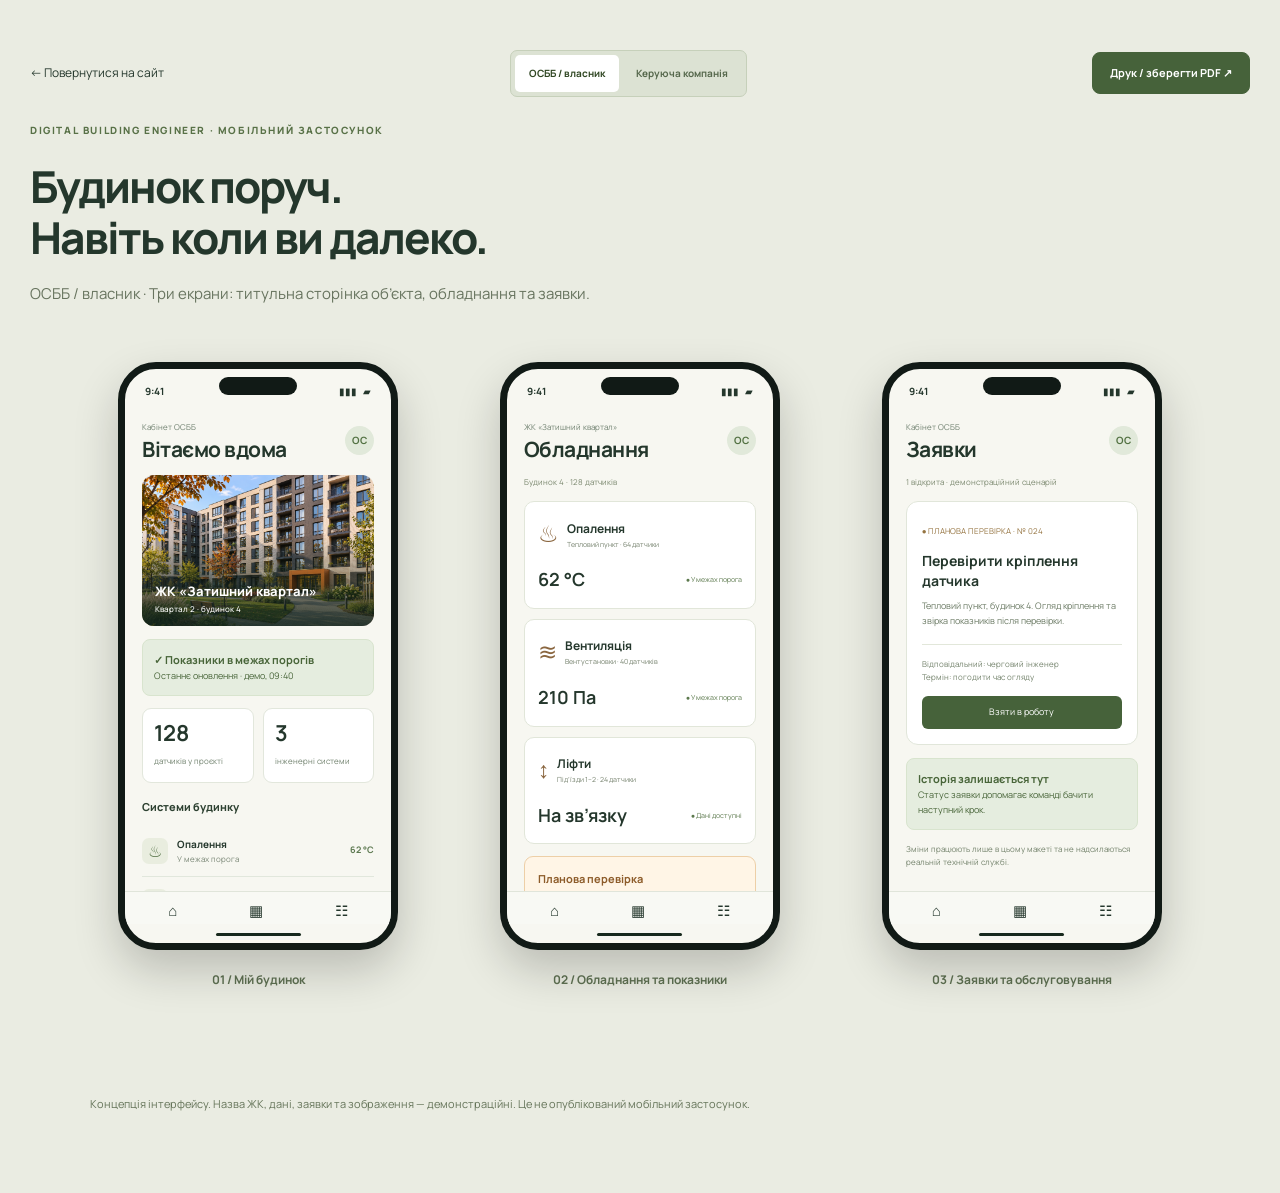
==== mobile-demo.html @ 47d623cb "Publish Digital Building Engineer website and mobile demo" ====
<!doctype html><html lang="uk"><head><meta charset="utf-8"><meta name="viewport" content="width=device-width,initial-scale=1"><title>Мобільний застосунок — Digital Building Engineer</title><link rel="icon" href="images/favicon.png"><link rel="stylesheet" href="css/style.css"><script src="js/config.js" defer></script><script src="js/i18n.js" defer></script><script src="js/app.js" defer></script></head><body class="presentation"><header class="presentation-header"><div class="presentation-toolbar"><a class="back-link" href="index.html#demo">← Повернутися на сайт</a><div class="segmented" aria-label="Варіант застосунку"><button type="button" data-variant="owner" aria-pressed="true">ОСББ / власник</button><button type="button" data-variant="manager" aria-pressed="false">Керуюча компанія</button></div><button class="button small" type="button" id="print-screens">Друк / зберегти PDF ↗</button></div><p class="eyebrow">DIGITAL BUILDING ENGINEER · МОБІЛЬНИЙ ЗАСТОСУНОК</p><h1>Будинок поруч.<br>Навіть коли ви далеко.</h1><p><span id="variant-title">ОСББ / власник</span> · Три екрани: титульна сторінка об’єкта, обладнання та заявки.</p></header><main class="screen-gallery">
<figure><div class="phone"><div class="phone-camera"></div><div class="phone-status"><b>9:41</b><span>▮▮▮ &nbsp; ▰</span></div><div class="phone-screen" data-fixed-screen="home"></div><div class="phone-nav" aria-hidden="true"><span>⌂</span><span>▦</span><span>☷</span></div><div class="phone-home"></div></div><figcaption>01 / Мій будинок</figcaption></figure>
<figure><div class="phone"><div class="phone-camera"></div><div class="phone-status"><b>9:41</b><span>▮▮▮ &nbsp; ▰</span></div><div class="phone-screen" data-fixed-screen="equipment"></div><div class="phone-nav" aria-hidden="true"><span>⌂</span><span>▦</span><span>☷</span></div><div class="phone-home"></div></div><figcaption>02 / Обладнання та показники</figcaption></figure>
<figure><div class="phone"><div class="phone-camera"></div><div class="phone-status"><b>9:41</b><span>▮▮▮ &nbsp; ▰</span></div><div class="phone-screen" data-fixed-screen="tasks"></div><div class="phone-nav" aria-hidden="true"><span>⌂</span><span>▦</span><span>☷</span></div><div class="phone-home"></div></div><figcaption>03 / Заявки та обслуговування</figcaption></figure>
</main><footer class="presentation-footer">Концепція інтерфейсу. Назва ЖК, дані, заявки та зображення — демонстраційні. Це не опублікований мобільний застосунок.</footer></body></html>
---- css/style.css ----
@import url('https://fonts.googleapis.com/css2?family=Manrope:wght@400;500;600;650;700;750;800&display=swap');
:root{--paper:#f5f3ee;--white:#fff;--ink:#202a26;--muted:#656c66;--line:#dedfd7;--accent:#c74917;--soft:#ede8df;--dark:#202e29;--green:#3e6553;--radius:20px;color-scheme:light}
*{box-sizing:border-box}html{scroll-behavior:smooth;scroll-padding-top:100px}body{margin:0;background:var(--paper);color:var(--ink);font:15px/1.65 Manrope,Arial,sans-serif}button,input,select,textarea{font:inherit}button,a,input,summary,select,textarea{-webkit-tap-highlight-color:transparent}button,a{touch-action:manipulation}a{color:inherit}button{cursor:pointer}img{max-width:100%;display:block}button:focus-visible,a:focus-visible,input:focus-visible,select:focus-visible,textarea:focus-visible,summary:focus-visible{outline:3px solid var(--accent);outline-offset:4px}button{color:inherit}h1,h2,h3,p,figure{margin:0}h1,h2,h3{line-height:1.15;letter-spacing:-.045em}h1{font-size:clamp(42px,4.65vw,72px);font-weight:750}h1 em{display:block;color:var(--accent);font-style:normal}h2{font-size:clamp(33px,3.6vw,52px);font-weight:650}h3{font-size:21px;letter-spacing:-.025em}p{color:var(--muted)}.wrap{width:min(1264px,calc(100% - 96px));margin-inline:auto}.section{padding-block:104px}.eyebrow{font-size:10px;letter-spacing:.16em;font-weight:800;color:var(--accent);margin-bottom:23px;display:flex;align-items:center;gap:9px}.dot{width:7px;height:7px;display:inline-block;background:var(--accent);border-radius:100%;flex-shrink:0}.orange{color:var(--accent)}.intro{font-size:15px;max-width:430px;line-height:1.85}.button{display:inline-flex;justify-content:space-between;align-items:center;gap:30px;min-height:50px;padding:14px 24px;background:var(--accent);border:1px solid var(--accent);border-radius:8px;color:#fff;text-decoration:none;font-weight:700;font-size:13px;transition:background .2s,transform .2s}.button:hover{background:#ac3d12;transform:translateY(-2px)}.button.small{font-size:11px;min-height:42px;padding:10px 17px;gap:24px}.button.outline{background:transparent;color:var(--accent)}.button.outline:hover{background:var(--soft)}.text-link{font-size:13px;font-weight:750;text-decoration:none;display:inline-flex;gap:20px;align-items:center;border:0;background:none;padding:8px 0}.text-link:hover{text-decoration:underline}.actions{display:flex;align-items:center;gap:27px;flex-wrap:wrap;margin-top:30px}.skip{position:absolute;left:-9999px}.skip:focus{left:20px;top:10px;z-index:100;background:var(--white);padding:10px}.header{position:sticky;top:0;z-index:50;background:var(--paper);border-bottom:1px solid var(--line)}.header-inner{min-height:85px;display:flex;align-items:center;gap:35px}.brand{display:flex;align-items:center;gap:11px;text-decoration:none;font-size:12px;line-height:1.3;letter-spacing:-.025em;font-weight:650;flex-shrink:0}.brand img{border-radius:9px}.brand b{font-size:15px}.navigation{display:flex;gap:25px;margin-left:auto}.navigation a{text-decoration:none;font-size:11px;font-weight:700;white-space:nowrap}.navigation a:hover{color:var(--accent)}.header-actions{display:flex;gap:10px;align-items:center}.icon-button{border:1px solid var(--line);border-radius:8px;background:transparent;width:38px;height:38px;font-size:21px}.menu-toggle{display:none}.hero{padding-top:55px;padding-bottom:62px;display:grid;grid-template-columns:1fr 1.06fr;gap:55px;align-items:center}.hero-copy{padding-block:25px}.hero .eyebrow{font-size:9px;letter-spacing:.12em}.hero-sub{font-size:22px;line-height:1.5;color:var(--ink);margin:25px 0 16px;letter-spacing:-.025em}.hero-foot{display:flex;gap:17px;font-size:10px;font-weight:650;color:var(--muted);margin-top:35px}.hero-foot span+span:before{content:'·';margin-right:17px;color:var(--accent)}.hero-visual{position:relative;height:540px;border-radius:20px;overflow:hidden;background:var(--soft)}.hero-visual>img{width:100%;height:100%;object-fit:cover;object-position:52%}.hero-visual:after{content:'';position:absolute;inset:55% 0 0;background:linear-gradient(transparent,#19281e75);pointer-events:none}.photo-top{position:absolute;top:20px;left:20px;right:20px;display:flex;justify-content:space-between;align-items:center;gap:12px}.glass-label,.visual-label{font-size:9px;color:#fff;background:#1d2c25a3;padding:8px 12px;border-radius:5px;backdrop-filter:blur(10px)}.visual-label{background:#ffffffd9;color:#303f34}.floating-status{position:absolute;z-index:2;bottom:49px;left:23px;right:23px;display:flex;gap:15px;align-items:center;background:#fffef6f0;backdrop-filter:blur(12px);border:1px solid #fff;padding:20px 18px;border-radius:12px;color:#25362c;box-shadow:0 10px 40px #12251822}.status-icon{width:38px;height:38px;display:grid;place-items:center;border:1px solid #adc9b1;background:#e5eee2;border-radius:50%;color:#40644c;flex-shrink:0}.floating-status div{display:grid;gap:3px}.floating-status small{font-size:8px;letter-spacing:.07em;font-weight:750}.floating-status strong{font-size:20px;letter-spacing:-.04em}.floating-status div>span{font-size:10px;color:#5e6c62}.status-arrow{margin-left:auto;font-size:24px}.hero-visual figcaption{position:absolute;bottom:17px;left:23px;font-size:8px;color:white;z-index:2}.strip{border-block:1px solid var(--line)}.strip-inner{display:flex;justify-content:space-between;gap:25px;padding-block:21px;font-size:11px;font-weight:650}.strip-inner>span:first-child{color:var(--muted);font-weight:400}.section-heading{max-width:680px;margin-bottom:45px}.section-heading>p:last-child{max-width:520px;margin-top:20px;font-size:15px}.problem-grid{display:grid;grid-template-columns:repeat(3,1fr);gap:40px}.problem-grid article{border-top:1px solid var(--line);padding-top:23px}.number{font-size:11px;color:var(--accent);font-weight:700}.problem-grid h3{margin-top:20px;margin-bottom:12px}.problem-grid p{font-size:13px;max-width:320px}.solution-section{background:var(--soft)}.steps{display:grid;grid-template-columns:repeat(3,1fr);gap:18px}.steps article{padding:28px;background:var(--paper);border:1px solid var(--line);border-radius:13px}.step-top{display:flex;align-items:center;justify-content:space-between;font-size:11px;color:var(--accent);font-weight:700;margin-bottom:35px}.step-symbol{font-size:33px;font-weight:400}.steps p{font-size:13px;margin-top:15px}.section-note{font-size:11px;margin-top:25px}.audiences{display:grid;grid-template-columns:repeat(4,1fr);gap:18px}.audience{border:1px solid var(--line);border-radius:14px;overflow:hidden;background:var(--white)}.audience-art{height:166px;position:relative;display:flex;align-items:center;justify-content:center;background:#e9ece3;color:#66745b}.audience-art svg{width:90%;height:90%;stroke:currentColor;fill:none;stroke-width:2;stroke-linejoin:round;stroke-linecap:round}.audience-art:before{content:'';position:absolute;inset:16px;border:1px solid currentColor;opacity:.14;border-radius:50%}.audience-art>span{position:absolute;top:13px;left:17px;font-size:9px;opacity:.65}.audience-art.public{background:#eee5d9;color:#a07c57}.audience-art.home{background:#f1ded2;color:#b2643f}.audience-art.commercial{background:#dde6e5;color:#5e8081}.audience-copy{padding:23px 19px}.audience h3{font-size:19px;min-height:46px}.audience p{font-size:12px;margin-top:15px}.audience-tag{display:block;border-top:1px solid var(--line);padding-top:16px;margin-top:24px;font-size:9px;color:var(--muted)}.demo-section{background:var(--dark);color:#fff;overflow:hidden}.demo-layout{display:grid;grid-template-columns:.88fr 1.12fr;gap:50px;align-items:center}.demo-section .eyebrow{color:#ef9d77}.demo-section h2{font-size:clamp(35px,4vw,56px);margin-bottom:23px}.demo-copy>p:not(.eyebrow){color:#becac3;max-width:420px;font-size:13px}.segmented{display:flex;gap:3px;padding:4px;background:#ffffff0d;border:1px solid #ffffff26;border-radius:7px;width:max-content;max-width:100%;margin:25px 0}.segmented button{border:0;border-radius:5px;background:transparent;color:#c8d2ca;font-size:10px;font-weight:700;padding:10px 14px}.segmented button[aria-pressed=true]{background:#f2eee5;color:#25372b}.demo-tabs{max-width:390px}.demo-tabs>button{display:flex;align-items:center;gap:18px;width:100%;padding:17px 12px;border:0;border-bottom:1px solid #ffffff21;background:transparent;color:#b4c0b8;text-align:left}.demo-tabs>button.active{color:white;background:#ffffff0a}.demo-tabs>button>span:first-child{font-size:10px;color:#ef9d77}.demo-tabs>button>span:last-child{margin-left:auto}.demo-tabs strong{display:block;font-size:14px}.demo-tabs small{font-size:10px;display:block;margin-top:4px}.demo-copy .demo-disclaimer{font-size:9px!important;margin:24px 0 10px}.demo-disclaimer .dot{background:#ef9d77;width:5px;height:5px;margin-right:5px}.text-link.light{font-size:11px;color:#f0b594}.devices{min-height:635px;position:relative;display:flex;align-items:center}.web-preview{width:91%;background:#f4f3ed;border:5px solid #516258;border-radius:13px;overflow:hidden;color:#25382d;box-shadow:0 35px 60px #0002;transform:translateY(-35px)}.browser-bar{height:29px;display:flex;align-items:center;padding:8px;gap:4px;border-bottom:1px solid #dedfd5;font-size:6px;background:#e6e9e0}.browser-bar i{width:5px;height:5px;background:#a2b1a4;border-radius:50%}.browser-bar>span{margin:auto}.web-body{display:flex;min-height:280px}.web-sidebar{background:#e2e8dc;width:43px;display:flex;flex-direction:column;align-items:center;padding-top:15px;font-size:9px;font-weight:800;gap:22px}.web-sidebar span{font-size:14px;color:#71866e}.web-content{padding:23px;width:calc(100% - 43px)}.web-content>small{font-size:6px;letter-spacing:.12em}.web-content h3{font-size:14px;margin:8px 0 20px}.web-stats{display:flex;gap:25px}.web-stats span{font-size:7px;color:#6a756b;display:grid}.web-stats b{font-size:22px;color:#263e2d}.web-chart{background:#fff;border:1px solid #e3e7dd;border-radius:7px;padding:15px;margin-top:18px;width:70%}.web-chart>span{font-size:7px;display:block}.web-chart strong{font-size:14px}.web-chart svg{width:100%;height:55px;display:block}.web-chart path{fill:none;stroke:#7f9b69;stroke-width:2}.phone{background:#f7f7f1;color:#24372c;width:280px;height:588px;flex-shrink:0;border:7px solid #111a16;border-radius:38px;box-shadow:0 20px 45px #0003;overflow:hidden;position:relative;display:flex;flex-direction:column}.devices .phone{position:absolute;right:0;top:40px;transform:rotate(3deg)}.phone-camera{position:absolute;top:8px;left:50%;transform:translateX(-50%);width:78px;height:18px;border-radius:20px;background:#111a16}.phone-status{display:flex;justify-content:space-between;align-items:center;padding:13px 20px 9px;font-size:10px;flex-shrink:0;height:40px}.phone-screen{padding:11px 17px;flex:1;min-height:0;overflow:auto;scrollbar-width:thin}.phone-heading{display:flex;justify-content:space-between;align-items:center;margin-bottom:14px}.phone-heading small{display:block;font-size:8px;color:#718271}.phone-heading h3{font-size:21px;margin-top:4px}.avatar{background:#e1e9da;display:grid;place-items:center;width:29px;height:29px;border-radius:50%;font-size:10px;font-weight:700;color:#527142}.phone-cover{position:relative;border-radius:12px;overflow:hidden;height:151px}.phone-cover img{width:100%;height:100%;object-fit:cover}.phone-cover:after{content:'';position:absolute;inset:40% 0 0;background:linear-gradient(transparent,#12261ed9)}.phone-cover>span{position:absolute;left:13px;bottom:11px;z-index:1;color:#fff;font-size:13px;font-weight:750;line-height:1.35}.phone-cover small{font-size:8px;display:block;margin-top:4px;font-weight:500}.phone-health{background:#e5eddf;border:1px solid #d8e4ce;color:#486539;font-size:9px;padding:11px;border-radius:8px;margin-top:13px}.phone-health strong{display:block;font-size:11px}.phone-mini-grid{display:grid;grid-template-columns:1fr 1fr;gap:9px;margin-top:12px}.phone-mini-grid>div{border:1px solid #e2e7dc;background:#fff;padding:11px;border-radius:9px}.phone-mini-grid b{display:block;font-size:22px;font-weight:650;line-height:1.2}.phone-mini-grid span{font-size:8px;color:#71826e}.phone-section-label{font-size:11px!important;margin:15px 0 9px;color:#2d4131!important;font-weight:750}.phone-row{padding:10px 0;border-bottom:1px solid #e1e7dc;display:flex;align-items:center;gap:9px;font-size:9px}.phone-row>span:first-child{width:26px;height:26px;display:grid;place-items:center;border-radius:7px;background:#e9eddf;font-size:16px;color:#567348}.phone-row div{flex:1}.phone-row small{display:block;font-size:8px;color:#7a8776}.phone-row strong{font-size:10px}.phone-row>b{font-size:9px;color:#5d7951}.phone-nav{display:flex;justify-content:space-around;border-top:1px solid #e0e5da;padding:7px 7px 0;background:#f8f9f4;flex-shrink:0}.phone-nav button{color:#7c8976;border:0;background:transparent;display:grid;justify-items:center;font-size:19px;line-height:1.2;padding:4px 7px;min-width:60px}.phone-nav button span{font-size:7px;margin-top:4px}.phone-nav button[aria-pressed=true]{color:#a4471f}.phone-home{background:#17291d;height:3px;width:85px;border-radius:10px;margin:9px auto 7px;flex-shrink:0}.phone-label{font-size:8px;color:#7b886f;margin-bottom:13px}.equipment-card{border:1px solid #e1e6d9;background:#fff;border-radius:10px;padding:13px;margin-top:10px}.equipment-card header{display:flex;align-items:center;gap:8px}.equipment-card header>span{font-size:23px;color:#8a663f}.equipment-card h4{font-size:12px;margin:0}.equipment-card small{font-size:7px;color:#75816d;display:block}.equipment-card .equipment-value{display:flex;justify-content:space-between;align-items:center;margin-top:12px}.equipment-value strong{font-size:18px;font-weight:650}.equipment-value span{font-size:7px;color:#5c794d}.demo-alert{border:1px solid #edcfa7;border-radius:9px;padding:13px;margin-top:12px;background:#fff5e6;font-size:9px;color:#8d5c2a}.demo-alert b{display:block;font-size:11px;margin-bottom:5px}.task-card{background:#fff;border:1px solid #e1e6da;border-radius:12px;padding:15px;margin-top:12px}.task-card>small{font-size:8px;color:#957441}.task-card h4{font-size:14px;line-height:1.4;margin:9px 0}.task-card p{font-size:9px;color:#6c7b65}.task-card .task-meta{font-size:8px;margin-top:15px;padding-top:12px;border-top:1px solid #e2e7da;color:#74836c}.task-card button{background:#46623a;border:0;color:white;border-radius:6px;padding:9px;width:100%;font-size:9px;margin-top:13px}.phone-message{font-size:8px;margin-top:12px;color:#73826b}.horizontal{max-width:none;display:flex;justify-content:space-between;align-items:flex-end;gap:40px}.horizontal>p:last-child{max-width:340px;font-size:13px}.works-figure img{width:100%;aspect-ratio:2.6;object-fit:cover;border-radius:15px;object-position:center 45%}.works-figure figcaption{font-size:10px;color:var(--muted);margin-top:12px}.work-captions{display:grid;grid-template-columns:repeat(3,1fr);gap:30px;margin-top:27px}.work-captions span{color:var(--accent);font-size:10px}.work-captions h3{font-size:17px;margin:10px 0 8px}.work-captions p{font-size:11px}.why-section{background:var(--soft)}.why-layout{display:grid;grid-template-columns:.9fr 1.1fr;gap:90px}.why-layout .intro{margin-top:23px}.before-after>div{display:grid;grid-template-columns:1fr 1fr;gap:20px;border-bottom:1px solid var(--line);padding:20px 0;font-size:12px}.before-after>div>span{color:var(--muted)}.before-after>div>strong{font-weight:650}.before-after .comparison-head{padding-top:0;font-size:11px}.comparison-head>span:last-child{color:var(--accent);font-weight:800}.pricing-grid{display:grid;grid-template-columns:1fr 1fr;gap:24px}.price-card{border:1px solid var(--line);border-radius:15px;padding:35px;background:var(--white)}.price-top{display:flex;justify-content:space-between;font-size:10px;letter-spacing:.13em;color:var(--accent);font-weight:800;margin-bottom:30px}.price-card h3{font-size:38px;letter-spacing:-.045em}.price-card h3 small{display:block;font-size:15px;letter-spacing:-.01em;font-weight:500;margin-top:10px}.price-card>p{font-size:13px;margin-top:22px;max-width:360px;min-height:44px}.price{font-size:21px;font-weight:700;margin-top:27px}.price-card ul{list-style:none;padding:25px 0;margin:25px 0 0;border-top:1px solid var(--line);font-size:12px;display:grid;gap:12px}.price-card li:before{content:'✓';color:var(--accent);margin-right:11px}.price-card .button{width:100%;margin-top:10px}.price-card.premium{background:var(--dark);color:#fff;border-color:var(--dark)}.premium .price-top{color:#f7ad87}.premium>p{color:#c3cec6}.premium ul{border-color:#ffffff28}.premium li:before{color:#ef9d77}.sensor-picker{margin-top:24px;padding:25px 30px;background:var(--soft);border-radius:12px;display:grid;grid-template-columns:1fr 1fr;gap:15px;align-items:center}.sensor-picker label{font-size:13px;font-weight:700}.sensor-picker>div{display:flex;align-items:center;gap:16px}.sensor-picker input{width:105px;background:var(--paper)}.sensor-picker output{font-size:11px;color:var(--accent);font-weight:750}.sensor-picker p{font-size:10px;grid-column:1/-1}.faq-section{border-block:1px solid var(--line)}.faq-layout{display:grid;grid-template-columns:.8fr 1.2fr;gap:80px}.faq-list details{border-bottom:1px solid var(--line);padding:18px 0}.faq-list details:first-child{padding-top:0}.faq-list summary{font-size:14px;cursor:pointer;list-style:none;display:flex;justify-content:space-between;gap:25px}.faq-list summary:after{content:'+';color:var(--accent);font-size:23px;line-height:1}.faq-list details[open] summary:after{content:'−'}.faq-list details p{font-size:12px;max-width:500px;margin-top:17px}.contact-layout{display:grid;grid-template-columns:1fr 1fr;gap:100px}.contact-layout .intro{margin-top:22px}.contact-details{font-style:normal;margin-top:40px;display:grid;gap:15px;overflow-wrap:anywhere}.contact-details a{font-size:14px;text-decoration:none}.contact-details a:hover{color:var(--accent)}.contact-details p{font-size:13px;margin-top:9px}.contact-details p>span{display:block;font-size:10px;margin-bottom:4px}.contact-form{display:grid;gap:18px}.form-grid{display:grid;grid-template-columns:1fr 1fr;gap:17px}label{display:grid;gap:8px;font-size:11px;font-weight:650}input,select,textarea{width:100%;min-width:0;border:1px solid var(--line);border-radius:7px;background:var(--white);color:var(--ink);padding:12px 13px;font-size:12px;line-height:1.5}textarea{resize:vertical}input::placeholder,textarea::placeholder{color:var(--muted);opacity:.8}.form-note{font-size:10px;line-height:1.6}.contact-form>.button{justify-self:start}.contact-form #form-status{font-size:11px;color:var(--accent)}#email-fallback{max-width:100%;min-width:0}.reviews-section{background:var(--soft);padding:65px 0}.reviews-inner{display:grid;grid-template-columns:1fr 1fr;gap:100px;align-items:center}.reviews-inner h2{font-size:35px}.review-empty{position:relative;padding-left:40px}.quote-mark{font:80px Georgia,serif;color:var(--accent);position:absolute;top:-27px;left:0}.review-empty p{font-size:14px;max-width:400px}.review-empty a{margin-top:18px;color:var(--accent)}footer{padding:30px 0}.footer-inner{display:flex;gap:30px;align-items:center;font-size:10px}.footer-inner>p{margin-left:auto}.footer-inner>a:not(.brand){text-decoration:none}.footer-inner>span{color:var(--muted)}[hidden]{display:none!important}
[data-theme=dark]{--paper:#18221d;--white:#202d25;--ink:#f1f0e8;--muted:#a8b4aa;--line:#36483a;--accent:#ef9769;--soft:#233128;--dark:#101e16;color-scheme:dark}[data-theme=dark] .button{background:#cd5d2b;border-color:#cd5d2b;color:#fff}[data-theme=dark] .button.outline{color:#f2ac89;background:transparent}[data-theme=dark] .hero-visual{background:#33432f}
@media(min-width:1500px){.hero-visual{height:590px}}
@media(max-width:1150px){.wrap{width:calc(100% - 60px)}.header-inner{gap:18px}.navigation{gap:17px}.hero{gap:30px}.hero-visual{height:510px}.floating-status{padding:16px 13px;gap:10px}.floating-status strong{font-size:17px}.hero .eyebrow{font-size:8px}.audiences{gap:12px}.audience-copy{padding:20px 15px}.audience h3{font-size:17px}.demo-layout{gap:25px}.phone{width:265px}.why-layout,.contact-layout,.reviews-inner{gap:55px}.header-actions .small{gap:15px}.navigation a{font-size:10px}}
@media(max-width:900px){.header-inner{min-height:72px}.navigation{display:none;position:absolute;left:0;right:0;top:100%;background:var(--paper);padding:20px 30px;border-bottom:1px solid var(--line);flex-wrap:wrap}.navigation.open{display:flex}.navigation a{font-size:13px;padding:8px}.header-actions{margin-left:auto}.menu-toggle{display:block}.hero{grid-template-columns:1fr 1fr;gap:22px}.hero h1{font-size:43px}.hero-sub{font-size:19px}.hero .intro{font-size:13px}.hero .eyebrow{line-height:1.7}.hero-visual{height:500px}.photo-top{left:13px;right:13px;flex-wrap:wrap;gap:6px}.floating-status{left:12px;right:12px;bottom:53px}.status-arrow{display:none}.status-icon{width:28px;height:28px}.floating-status small{font-size:6px}.floating-status strong{font-size:15px}.floating-status div>span{font-size:8px}.hero-visual figcaption{left:15px;right:15px;font-size:7px}.strip-inner{gap:20px;flex-wrap:wrap;justify-content:flex-start;font-size:10px}.section{padding-block:78px}.problem-grid{gap:24px}.steps{gap:12px}.steps article{padding:22px}.audiences{grid-template-columns:repeat(2,1fr);gap:20px}.audience h3{min-height:0;font-size:20px}.audience p{min-height:40px}.audience-art{height:180px}.audience-copy{padding:25px}.demo-layout{grid-template-columns:1fr;gap:40px}.demo-copy{display:grid;grid-template-columns:1fr 1fr;column-gap:35px}.demo-copy>.eyebrow{grid-column:1/-1}.demo-copy>h2{grid-column:1}.demo-copy>p:not(.eyebrow){grid-column:1}.demo-copy>.segmented{grid-column:2;grid-row:2;align-self:start;margin-top:0}.demo-tabs{grid-column:2;grid-row:3/6}.demo-copy>.demo-disclaimer{grid-column:1}.demo-copy>.text-link{grid-column:1}.devices{width:600px;max-width:100%;margin:auto;min-height:620px}.devices .phone{right:35px;top:0}.web-preview{width:90%}.phone{width:280px}.why-layout,.faq-layout{gap:35px}.contact-layout{gap:40px}.sensor-picker{grid-template-columns:1fr}.sensor-picker>p{grid-column:auto}.horizontal>p:last-child{max-width:260px}.price-card{padding:28px}.price-card h3{font-size:32px}.price{font-size:18px}.footer-inner{flex-wrap:wrap;gap:22px}.footer-inner>p{margin-left:0}.footer-inner .brand{margin-right:auto}}
@media(max-width:620px){.wrap{width:calc(100% - 36px)}.header-inner{gap:8px;min-height:68px}.brand{font-size:10px;gap:8px}.brand b{font-size:12px}.brand img{width:33px;height:33px}.header-actions{gap:6px}.header-actions .button{font-size:9px;padding:10px;min-height:36px;gap:8px}.header-actions .button span{display:none}.icon-button{width:32px;height:34px;font-size:18px}.hero{display:flex;flex-direction:column;align-items:stretch;gap:26px;padding-top:22px;padding-bottom:30px}.hero-copy{padding-top:16px;padding-bottom:0}.hero .eyebrow{font-size:8px;letter-spacing:.08em;margin-bottom:20px}.hero h1{font-size:clamp(39px,10.5vw,58px);max-width:500px}.hero-sub{font-size:20px;margin-top:20px}.hero .intro{font-size:13px;max-width:460px}.hero .actions{margin-top:23px;gap:22px}.button{font-size:12px;padding:13px 17px;gap:25px}.text-link{font-size:12px}.hero-foot{font-size:10px;margin-top:26px}.hero-visual{height:385px}.photo-top{top:15px;left:15px;right:15px;flex-wrap:nowrap}.glass-label,.visual-label{font-size:8px}.floating-status{left:15px;right:15px;padding:17px;bottom:40px}.floating-status small{font-size:7px}.floating-status strong{font-size:18px}.floating-status div>span{font-size:9px}.status-icon{width:34px;height:34px}.status-arrow{display:block}.hero-visual figcaption{font-size:7px;bottom:13px}.strip-inner{display:grid;grid-template-columns:1fr 1fr;gap:10px;padding-block:20px;font-size:9px}.strip-inner>span:first-child{grid-column:1/-1;font-size:10px}.section{padding-block:60px}.section-heading{margin-bottom:30px}h2{font-size:34px}.eyebrow{font-size:9px;letter-spacing:.12em;margin-bottom:18px}.section-heading>p:last-child{font-size:13px;margin-top:18px}.problem-grid{grid-template-columns:1fr;gap:23px}.problem-grid article{display:grid;grid-template-columns:34px 1fr;column-gap:10px;padding-top:20px}.problem-grid .number{grid-row:1/3;margin-top:2px}.problem-grid h3{margin:0 0 10px;font-size:20px}.problem-grid p{max-width:none}.steps{grid-template-columns:1fr;gap:13px}.steps article{padding:24px;position:relative}.step-top{margin-bottom:15px}.step-symbol{position:absolute;right:25px;top:20px;font-size:28px}.steps h3{font-size:23px}.steps p{margin-top:12px;font-size:13px}.section-note{font-size:10px}.audiences{grid-template-columns:1fr 1fr;gap:12px}.audience-art{height:130px}.audience-copy{padding:17px 13px}.audience h3{font-size:16px;min-height:39px;letter-spacing:-.035em}.audience p{font-size:11px;min-height:0;line-height:1.65}.audience-tag{font-size:8px;line-height:1.5;margin-top:18px;padding-top:13px;min-height:38px}.demo-copy{display:block}.demo-section h2{font-size:40px}.demo-copy>p:not(.eyebrow){font-size:13px;max-width:none}.demo-copy>.segmented{margin:24px 0}.segmented button{padding:10px 13px;font-size:10px}.demo-tabs{max-width:none}.demo-tabs>button{padding:13px 10px}.demo-copy>.demo-disclaimer{margin-top:20px}.devices{min-height:620px;width:100%;justify-content:center;margin-top:5px;align-items:flex-start}.devices .phone{top:12px;right:auto;transform:rotate(0);z-index:2}.web-preview{position:absolute;top:83px;left:0;width:100%;transform:none;opacity:.6}.web-body{min-height:290px}.web-content{padding:20px}.web-content h3{font-size:12px}.web-stats{gap:10px}.phone{width:280px;height:588px}.horizontal{display:block}.horizontal>p:last-child{max-width:none;margin-top:20px;font-size:13px}.works-figure img{aspect-ratio:1.5;object-fit:cover}.works-figure figcaption{font-size:9px}.work-captions{gap:13px;margin-top:20px}.work-captions h3{font-size:13px;line-height:1.4;letter-spacing:-.02em;margin-top:7px}.work-captions p{font-size:10px}.why-layout{grid-template-columns:1fr;gap:32px}.why-layout .intro{font-size:13px}.before-after>div{gap:18px;font-size:11px;padding:17px 0}.before-after>div>strong{line-height:1.7}.pricing-grid{grid-template-columns:1fr;gap:18px}.price-card{padding:28px}.price-card h3{font-size:38px}.price-card h3 small{font-size:15px}.price-card>p{min-height:0}.price{font-size:21px}.sensor-picker{padding:23px 20px;gap:15px}.sensor-picker>div{gap:12px}.sensor-picker input{width:100px}.sensor-picker output{font-size:11px}.faq-layout{grid-template-columns:1fr;gap:30px}.faq-list summary{font-size:13px}.faq-list details p{font-size:12px}.contact-layout{grid-template-columns:1fr;gap:35px}.contact-details{margin-top:27px;gap:13px}.contact-details a{font-size:13px}.form-grid{gap:12px}.contact-form{gap:17px}input,select,textarea{font-size:16px;padding:10px;letter-spacing:-.025em}.contact-form input::placeholder,.contact-form textarea::placeholder{font-size:12px}.contact-form select{font-size:12px}.reviews-section{padding:46px 0}.reviews-inner{grid-template-columns:1fr;gap:30px}.reviews-inner h2{font-size:30px}.review-empty{padding-left:34px}.review-empty p{font-size:12px}.review-empty a{font-size:11px}.footer-inner{gap:20px;font-size:9px}.footer-inner>p{order:4;width:100%}.footer-inner>.brand{width:auto}.footer-inner>a:not(.brand){margin-left:auto}.footer-inner>span{width:100%}footer{padding-block:27px}}
@media(prefers-reduced-motion:reduce){html{scroll-behavior:auto}*{transition:none!important;animation:none!important}}

/* Standalone screens for presentation use. */
.presentation{background:#eaece2;min-height:100vh;color:#24372c;padding:50px 30px}.presentation-header{max-width:1220px;margin:auto}.presentation-header h1{font-size:44px;margin:20px 0}.presentation-header p{max-width:600px;color:#68745f}.presentation-toolbar{display:flex;justify-content:space-between;gap:20px;align-items:center;flex-wrap:wrap;margin-bottom:25px}.presentation-toolbar .segmented{background:#dce2d3;border-color:#c6d0ba;margin:0}.presentation-toolbar .segmented button{color:#56684c}.presentation-toolbar .segmented button[aria-pressed=true]{background:#fff;color:#304723}.screen-gallery{max-width:1100px;margin:55px auto;display:grid;grid-template-columns:repeat(3,1fr);gap:45px;justify-items:center}.screen-gallery>figure>figcaption{font-size:12px;font-weight:700;margin:20px 0;text-align:center;color:#5e7052}.screen-gallery .phone{transform:none}.presentation-footer{max-width:1100px;margin:auto;font-size:11px;color:#657459}.presentation .button{background:#46623a;border-color:#46623a}.presentation .back-link{font-size:12px;text-decoration:none}.presentation .eyebrow{color:#587147}
@media(max-width:1000px){.screen-gallery{grid-template-columns:repeat(2,1fr)}.presentation-header h1{font-size:36px}}
@media(max-width:640px){.presentation{padding:30px 20px}.screen-gallery{grid-template-columns:1fr;gap:25px}.presentation-header h1{font-size:32px}.presentation-header p{font-size:13px}}
@media print{.presentation{padding:15px;background:#eaece2!important;print-color-adjust:exact;-webkit-print-color-adjust:exact}.presentation-toolbar,.presentation .back-link{display:none}.presentation-header h1{font-size:28px}.presentation-header p{font-size:11px}.screen-gallery{display:flex;justify-content:center;gap:30px;margin:30px 0}.screen-gallery .phone{width:265px;height:580px;box-shadow:none}.screen-gallery>figure{break-inside:avoid}.presentation-footer{font-size:9px}@page{size:A4 landscape;margin:10mm}}

.contact-details .contact-placeholder{font-size:10px;max-width:360px;border-left:2px solid var(--accent);padding-left:13px}.contact-details a:not([href]){cursor:text;color:var(--muted)}
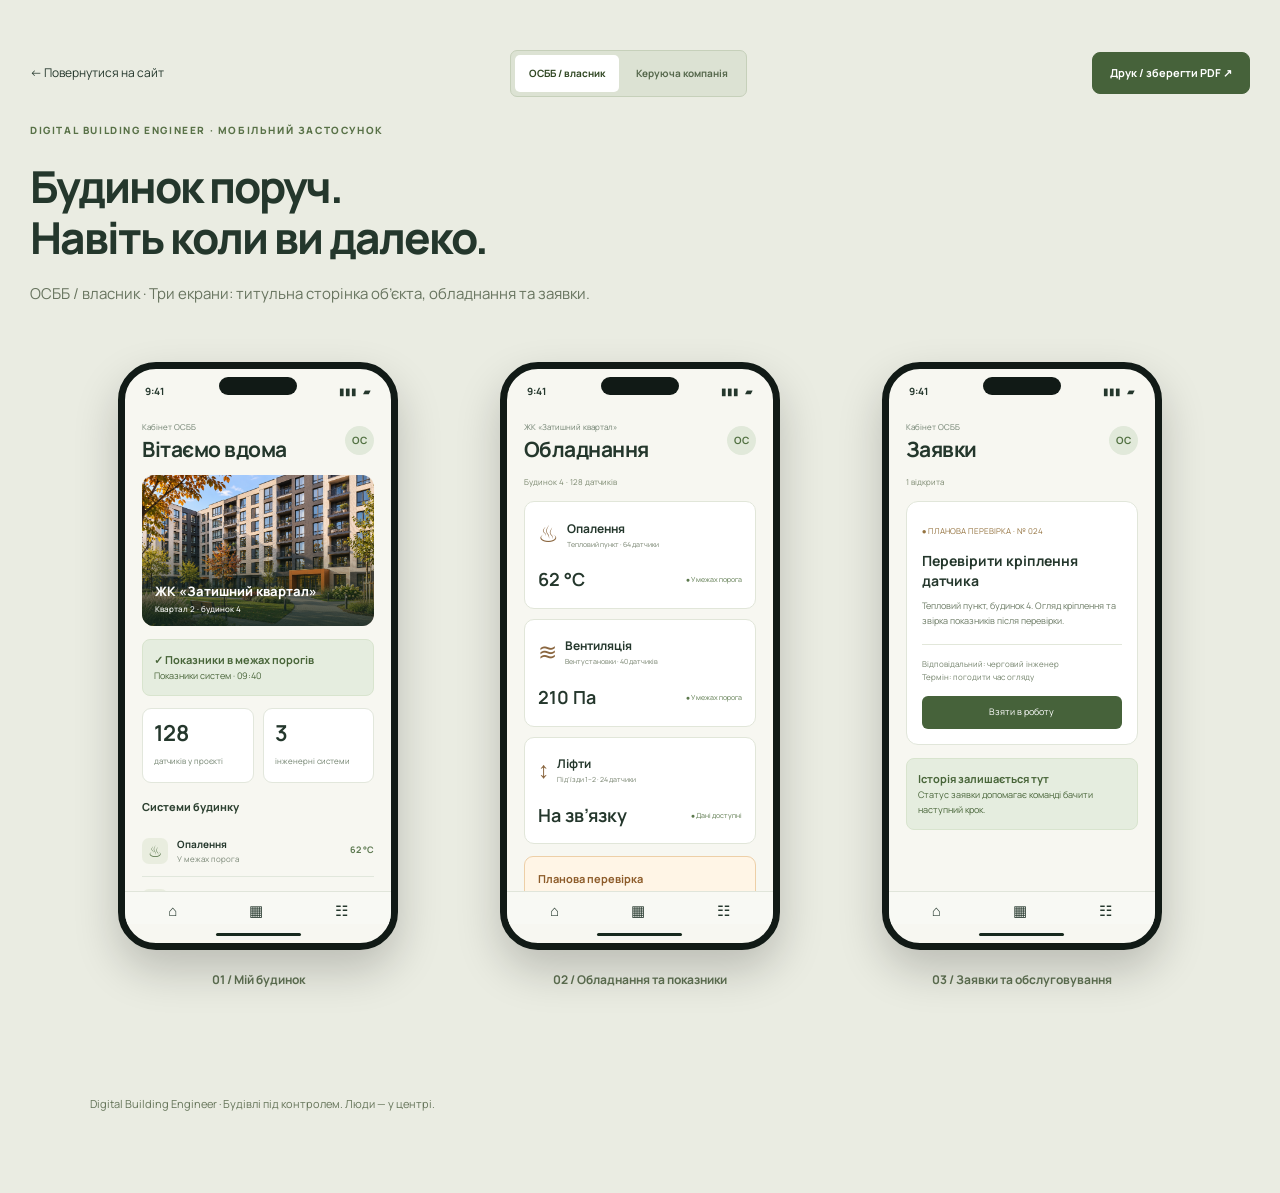
==== commit cd9d2824: "Polish website copy and remove prototype captions" ====
--- a/mobile-demo.html
+++ b/mobile-demo.html
@@ -1,5 +1,5 @@
-<!doctype html><html lang="uk"><head><meta charset="utf-8"><meta name="viewport" content="width=device-width,initial-scale=1"><title>Мобільний застосунок — Digital Building Engineer</title><link rel="icon" href="images/favicon.png"><link rel="stylesheet" href="css/style.css"><script src="js/config.js" defer></script><script src="js/i18n.js" defer></script><script src="js/app.js" defer></script></head><body class="presentation"><header class="presentation-header"><div class="presentation-toolbar"><a class="back-link" href="index.html#demo">← Повернутися на сайт</a><div class="segmented" aria-label="Варіант застосунку"><button type="button" data-variant="owner" aria-pressed="true">ОСББ / власник</button><button type="button" data-variant="manager" aria-pressed="false">Керуюча компанія</button></div><button class="button small" type="button" id="print-screens">Друк / зберегти PDF ↗</button></div><p class="eyebrow">DIGITAL BUILDING ENGINEER · МОБІЛЬНИЙ ЗАСТОСУНОК</p><h1>Будинок поруч.<br>Навіть коли ви далеко.</h1><p><span id="variant-title">ОСББ / власник</span> · Три екрани: титульна сторінка об’єкта, обладнання та заявки.</p></header><main class="screen-gallery">
-<figure><div class="phone"><div class="phone-camera"></div><div class="phone-status"><b>9:41</b><span>▮▮▮ &nbsp; ▰</span></div><div class="phone-screen" data-fixed-screen="home"></div><div class="phone-nav" aria-hidden="true"><span>⌂</span><span>▦</span><span>☷</span></div><div class="phone-home"></div></div><figcaption>01 / Мій будинок</figcaption></figure>
-<figure><div class="phone"><div class="phone-camera"></div><div class="phone-status"><b>9:41</b><span>▮▮▮ &nbsp; ▰</span></div><div class="phone-screen" data-fixed-screen="equipment"></div><div class="phone-nav" aria-hidden="true"><span>⌂</span><span>▦</span><span>☷</span></div><div class="phone-home"></div></div><figcaption>02 / Обладнання та показники</figcaption></figure>
-<figure><div class="phone"><div class="phone-camera"></div><div class="phone-status"><b>9:41</b><span>▮▮▮ &nbsp; ▰</span></div><div class="phone-screen" data-fixed-screen="tasks"></div><div class="phone-nav" aria-hidden="true"><span>⌂</span><span>▦</span><span>☷</span></div><div class="phone-home"></div></div><figcaption>03 / Заявки та обслуговування</figcaption></figure>
-</main><footer class="presentation-footer">Концепція інтерфейсу. Назва ЖК, дані, заявки та зображення — демонстраційні. Це не опублікований мобільний застосунок.</footer></body></html>
+<!doctype html><html lang="uk"><head><meta charset="utf-8"><meta name="viewport" content="width=device-width,initial-scale=1"><title>Мобільний застосунок — Digital Building Engineer</title><link rel="icon" href="images/favicon.png"><link rel="stylesheet" href="css/style.css"><script src="js/config.js" defer></script><script src="js/i18n.js" defer></script><script src="js/app.js" defer></script></head><body class="presentation"><header class="presentation-header"><div class="presentation-toolbar"><a class="back-link" href="index.html#demo">← Повернутися на сайт</a><div class="segmented" aria-label="Варіант застосунку"><button type="button" data-variant="owner" aria-pressed="true">ОСББ / власник</button><button type="button" data-variant="manager" aria-pressed="false">Керуюча компанія</button></div><button class="button small" type="button" id="print-screens">Друк / зберегти PDF ↗</button></div><p class="eyebrow">DIGITAL BUILDING ENGINEER · МОБІЛЬНИЙ ЗАСТОСУНОК</p><h1>Будинок поруч.<br>Навіть коли ви далеко.</h1><p><span id="variant-title">ОСББ / власник</span> · Три екрани: титульна сторінка об’єкта, обладнання та заявки.</p></header><main class="screen-gallery">
+<figure><div class="phone"><div class="phone-camera"></div><div class="phone-status"><b>9:41</b><span>▮▮▮ &nbsp; ▰</span></div><div class="phone-screen" data-fixed-screen="home"></div><div class="phone-nav" aria-hidden="true"><span>⌂</span><span>▦</span><span>☷</span></div><div class="phone-home"></div></div><figcaption>01 / Мій будинок</figcaption></figure>
+<figure><div class="phone"><div class="phone-camera"></div><div class="phone-status"><b>9:41</b><span>▮▮▮ &nbsp; ▰</span></div><div class="phone-screen" data-fixed-screen="equipment"></div><div class="phone-nav" aria-hidden="true"><span>⌂</span><span>▦</span><span>☷</span></div><div class="phone-home"></div></div><figcaption>02 / Обладнання та показники</figcaption></figure>
+<figure><div class="phone"><div class="phone-camera"></div><div class="phone-status"><b>9:41</b><span>▮▮▮ &nbsp; ▰</span></div><div class="phone-screen" data-fixed-screen="tasks"></div><div class="phone-nav" aria-hidden="true"><span>⌂</span><span>▦</span><span>☷</span></div><div class="phone-home"></div></div><figcaption>03 / Заявки та обслуговування</figcaption></figure>
+</main><footer class="presentation-footer">Digital Building Engineer · Будівлі під контролем. Люди — у центрі.</footer></body></html>
--- a/css/style.css
+++ b/css/style.css
@@ -15,3 +15,7 @@
 @media print{.presentation{padding:15px;background:#eaece2!important;print-color-adjust:exact;-webkit-print-color-adjust:exact}.presentation-toolbar,.presentation .back-link{display:none}.presentation-header h1{font-size:28px}.presentation-header p{font-size:11px}.screen-gallery{display:flex;justify-content:center;gap:30px;margin:30px 0}.screen-gallery .phone{width:265px;height:580px;box-shadow:none}.screen-gallery>figure{break-inside:avoid}.presentation-footer{font-size:9px}@page{size:A4 landscape;margin:10mm}}
 
 .contact-details .contact-placeholder{font-size:10px;max-width:360px;border-left:2px solid var(--accent);padding-left:13px}.contact-details a:not([href]){cursor:text;color:var(--muted)}
+
+/* Spacing for the published website after removing editorial captions. */
+.hero-visual .floating-status{bottom:24px}.demo-copy>.text-link.light{margin-top:22px}
+@media(max-width:620px){.hero-visual .floating-status{bottom:18px}}
